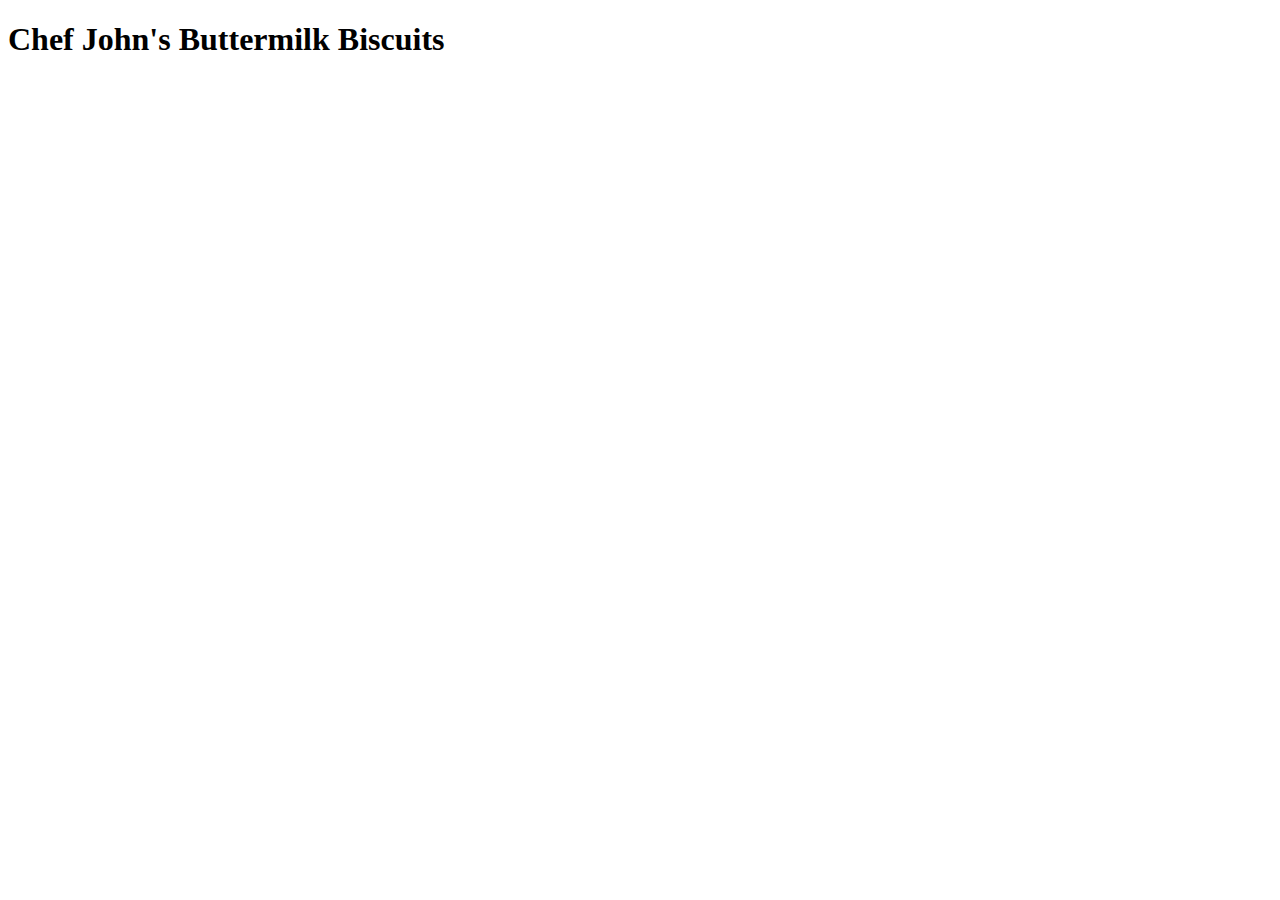
==== recipes/appetizers/biscuits.html @ 7ba6680d "Update recipes html boilerplate code" ====
<!DOCTYPE html>
<html lang="en">
  <head>
    <meta charset="UTF-8" />
    <meta name="viewport" content="width=device-width, initial-scale=1.0" />
    <title>Chef John's Buttermilk Biscuits</title>
  </head>
  <body>
    <h1>Chef John's Buttermilk Biscuits</h1>
  </body>
</html>
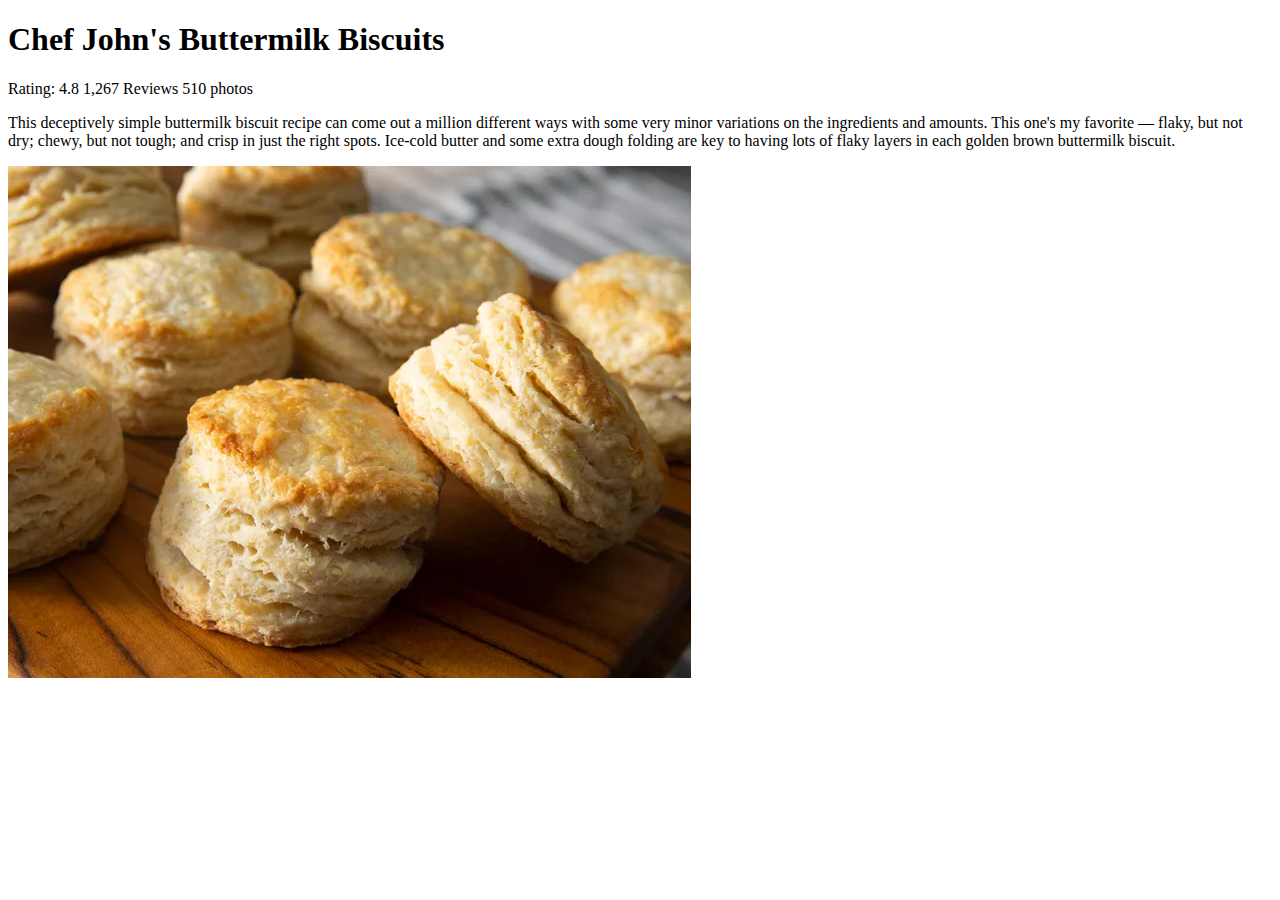
==== commit 936711c5: "Add biscuits recipe information" ====
--- a/recipes/appetizers/biscuits.html
+++ b/recipes/appetizers/biscuits.html
@@ -7,5 +7,27 @@
   </head>
   <body>
     <h1>Chef John's Buttermilk Biscuits</h1>
+
+    <div>
+      <span>Rating: 4.8</span>
+      <span>1,267 Reviews</span>
+      <span>510 photos</span>
+    </div>
+
+    <p>
+      This deceptively simple buttermilk biscuit recipe can come out a million
+      different ways with some very minor variations on the ingredients and
+      amounts. This one's my favorite — flaky, but not dry; chewy, but not
+      tough; and crisp in just the right spots. Ice-cold butter and some extra
+      dough folding are key to having lots of flaky layers in each golden brown
+      buttermilk biscuit.
+    </p>
+
+    <img
+      src="../../img/biscuits.webp"
+      alt="Chef John's Buttermilk Biscuits"
+      width="683"
+      height="512"
+    />
   </body>
 </html>
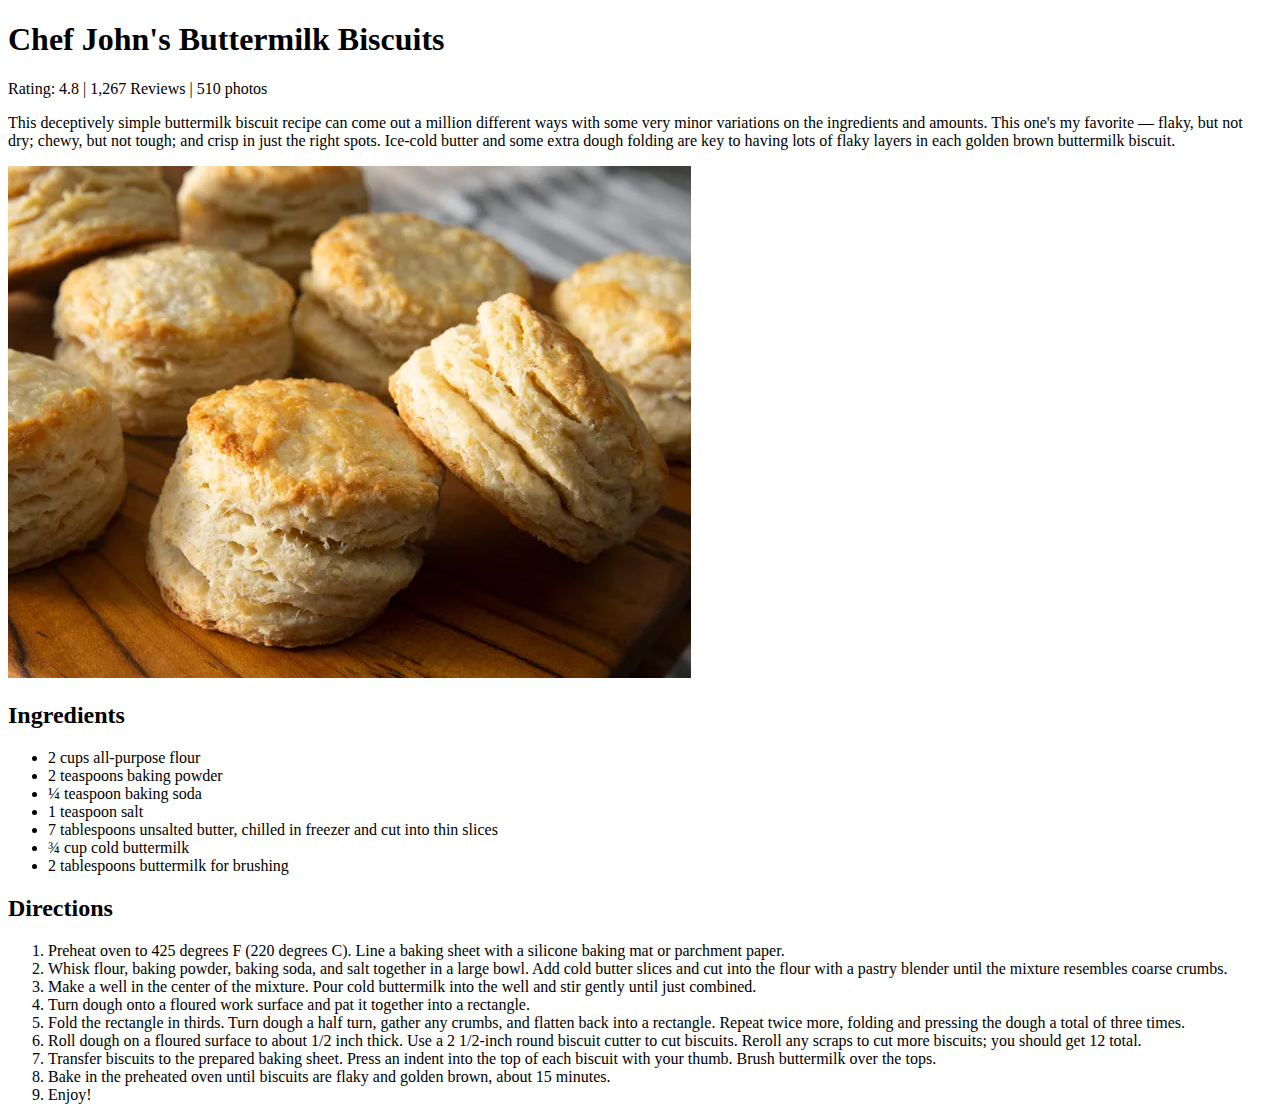
==== commit b78e9dde: "Update biscuits recipe with how to instructions" ====
--- a/recipes/appetizers/biscuits.html
+++ b/recipes/appetizers/biscuits.html
@@ -1,33 +1,93 @@
 <!DOCTYPE html>
 <html lang="en">
-  <head>
-    <meta charset="UTF-8" />
-    <meta name="viewport" content="width=device-width, initial-scale=1.0" />
-    <title>Chef John's Buttermilk Biscuits</title>
-  </head>
-  <body>
-    <h1>Chef John's Buttermilk Biscuits</h1>
+    <head>
+        <meta charset="UTF-8" />
+        <meta name="viewport" content="width=device-width, initial-scale=1.0" />
+        <title>Chef John's Buttermilk Biscuits</title>
+    </head>
+    <body>
+        <main>
+            <h1>Chef John's Buttermilk Biscuits</h1>
 
-    <div>
-      <span>Rating: 4.8</span>
-      <span>1,267 Reviews</span>
-      <span>510 photos</span>
-    </div>
+            <p>
+                <span>Rating: 4.8</span> | <span>1,267 Reviews</span> |
+                <span>510 photos</span>
+            </p>
 
-    <p>
-      This deceptively simple buttermilk biscuit recipe can come out a million
-      different ways with some very minor variations on the ingredients and
-      amounts. This one's my favorite — flaky, but not dry; chewy, but not
-      tough; and crisp in just the right spots. Ice-cold butter and some extra
-      dough folding are key to having lots of flaky layers in each golden brown
-      buttermilk biscuit.
-    </p>
+            <p>
+                This deceptively simple buttermilk biscuit recipe can come out a
+                million different ways with some very minor variations on the
+                ingredients and amounts. This one's my favorite — flaky, but not
+                dry; chewy, but not tough; and crisp in just the right spots.
+                Ice-cold butter and some extra dough folding are key to having
+                lots of flaky layers in each golden brown buttermilk biscuit.
+            </p>
 
-    <img
-      src="../../img/biscuits.webp"
-      alt="Chef John's Buttermilk Biscuits"
-      width="683"
-      height="512"
-    />
-  </body>
+            <img
+                src="../../img/biscuits.webp"
+                alt="Chef John's Buttermilk Biscuits"
+                width="683"
+                height="512"
+            />
+
+            <h2>Ingredients</h2>
+
+            <ul>
+                <li>2 cups all-purpose flour</li>
+                <li>2 teaspoons baking powder</li>
+                <li>¼ teaspoon baking soda</li>
+                <li>1 teaspoon salt</li>
+                <li>
+                    7 tablespoons unsalted butter, chilled in freezer and cut
+                    into thin slices
+                </li>
+                <li>¾ cup cold buttermilk</li>
+                <li>2 tablespoons buttermilk for brushing</li>
+            </ul>
+
+            <h2>Directions</h2>
+
+            <ol>
+                <li>
+                    Preheat oven to 425 degrees F (220 degrees C). Line a baking
+                    sheet with a silicone baking mat or parchment paper.
+                </li>
+                <li>
+                    Whisk flour, baking powder, baking soda, and salt together
+                    in a large bowl. Add cold butter slices and cut into the
+                    flour with a pastry blender until the mixture resembles
+                    coarse crumbs.
+                </li>
+                <li>
+                    Make a well in the center of the mixture. Pour cold
+                    buttermilk into the well and stir gently until just
+                    combined.
+                </li>
+                <li>
+                    Turn dough onto a floured work surface and pat it together
+                    into a rectangle.
+                </li>
+                <li>
+                    Fold the rectangle in thirds. Turn dough a half turn, gather
+                    any crumbs, and flatten back into a rectangle. Repeat twice
+                    more, folding and pressing the dough a total of three times.
+                </li>
+                <li>
+                    Roll dough on a floured surface to about 1/2 inch thick. Use
+                    a 2 1/2-inch round biscuit cutter to cut biscuits. Reroll
+                    any scraps to cut more biscuits; you should get 12 total.
+                </li>
+                <li>
+                    Transfer biscuits to the prepared baking sheet. Press an
+                    indent into the top of each biscuit with your thumb. Brush
+                    buttermilk over the tops.
+                </li>
+                <li>
+                    Bake in the preheated oven until biscuits are flaky and
+                    golden brown, about 15 minutes.
+                </li>
+                <li>Enjoy!</li>
+            </ol>
+        </main>
+    </body>
 </html>
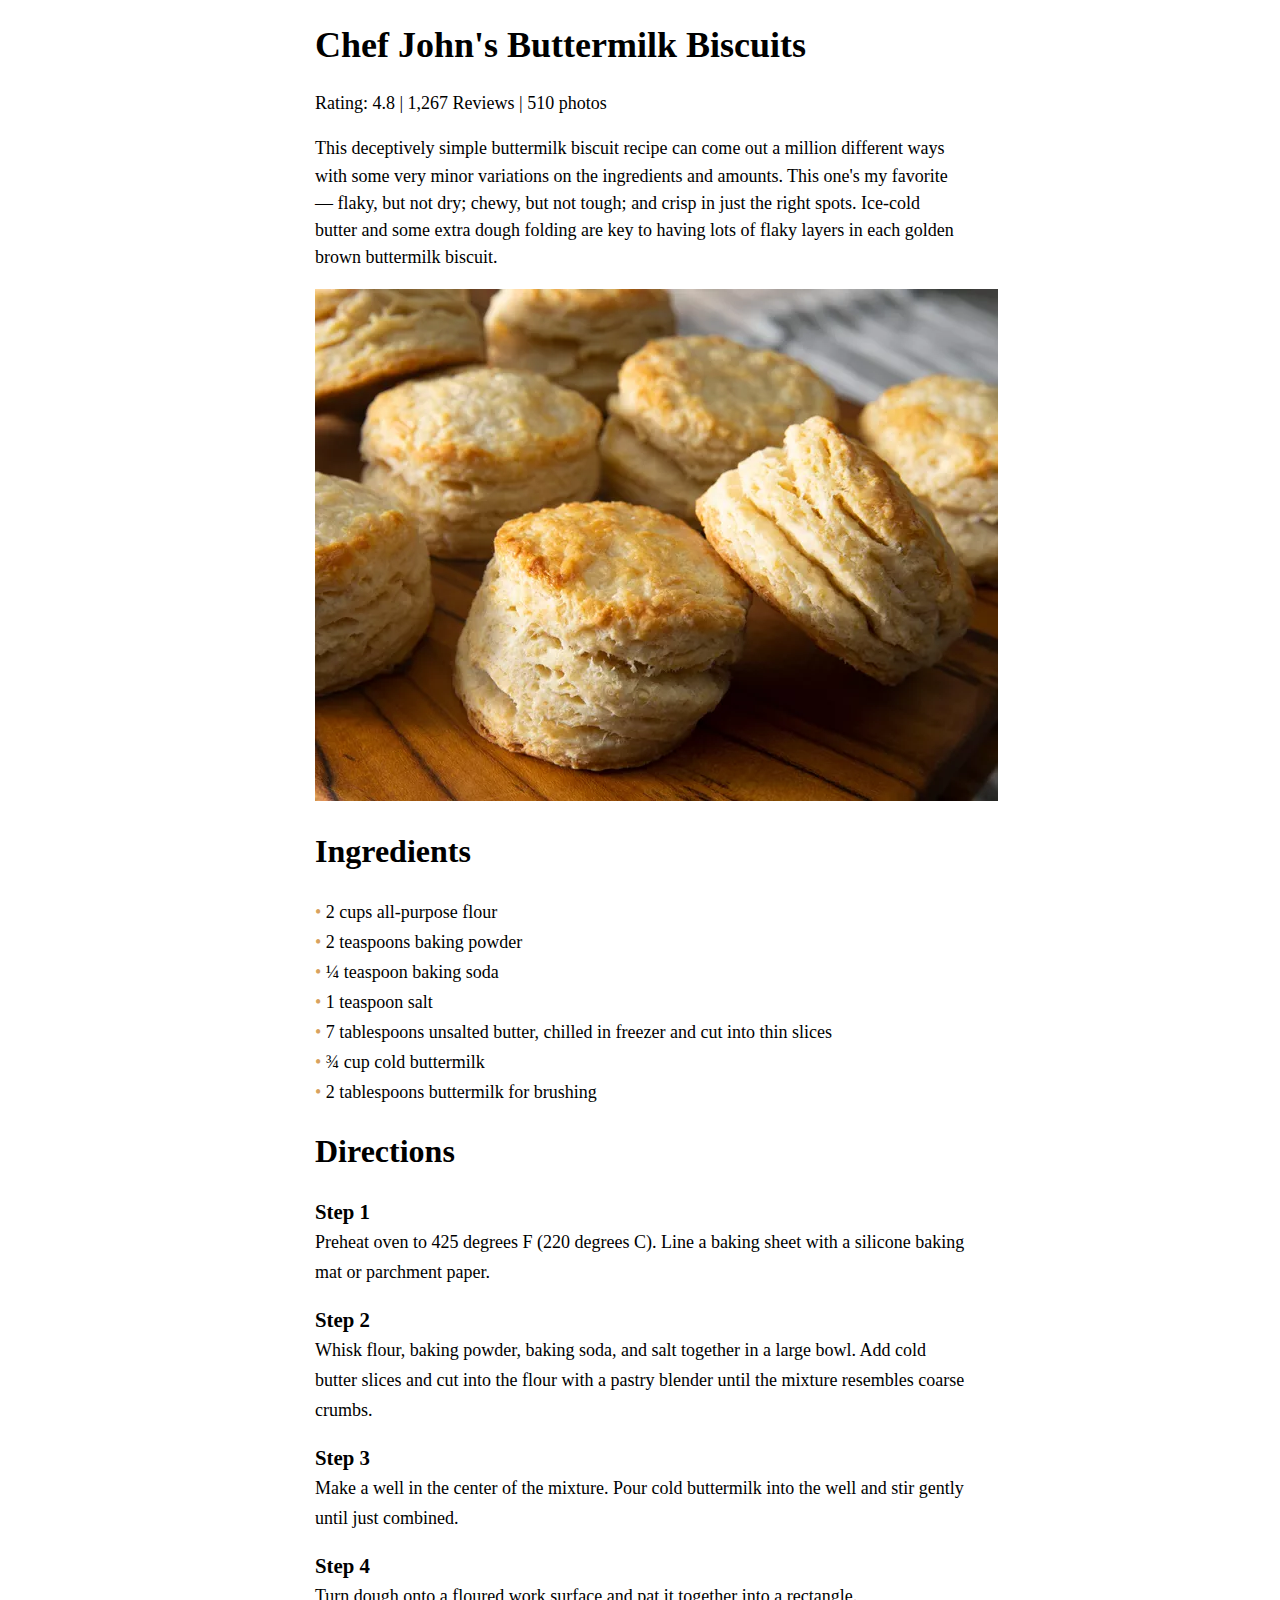
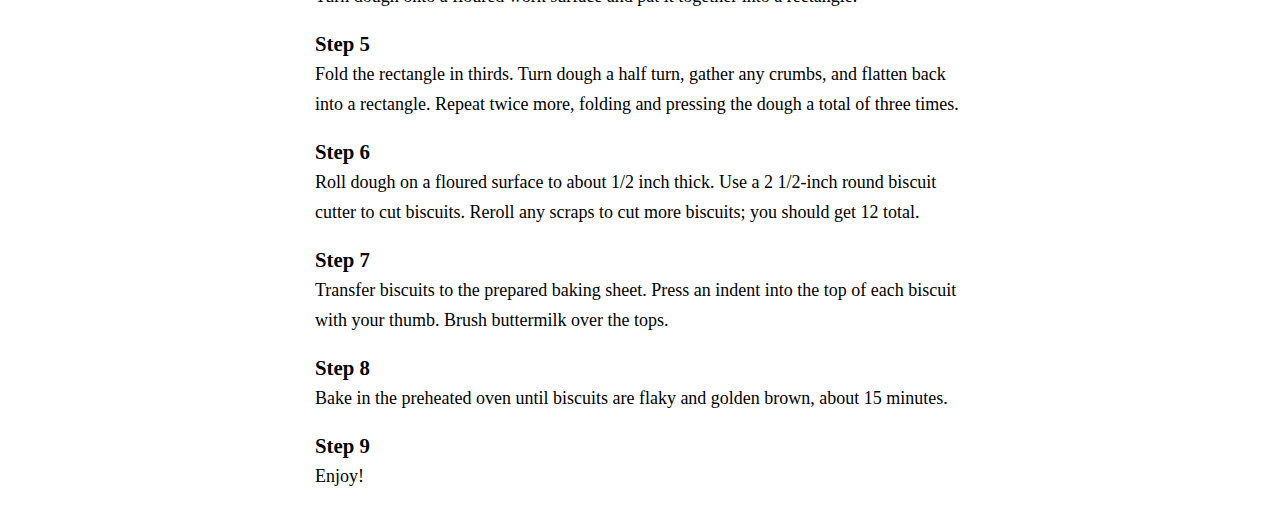
==== commit 55026c3f: "Add css style to biscuits recipe" ====
--- a/recipes/appetizers/biscuits.html
+++ b/recipes/appetizers/biscuits.html
@@ -4,9 +4,10 @@
         <meta charset="UTF-8" />
         <meta name="viewport" content="width=device-width, initial-scale=1.0" />
         <title>Chef John's Buttermilk Biscuits</title>
+        <link rel="stylesheet" href="../recipes.css">
     </head>
     <body>
-        <main>
+        <main class="card-container">
             <h1>Chef John's Buttermilk Biscuits</h1>
 
             <p>
@@ -14,7 +15,7 @@
                 <span>510 photos</span>
             </p>
 
-            <p>
+            <p class="description">
                 This deceptively simple buttermilk biscuit recipe can come out a
                 million different ways with some very minor variations on the
                 ingredients and amounts. This one's my favorite — flaky, but not
@@ -29,10 +30,10 @@
                 width="683"
                 height="512"
             />
-
+            <div class="ingredients-container">
             <h2>Ingredients</h2>
 
-            <ul>
+            <ul class="ingredients">
                 <li>2 cups all-purpose flour</li>
                 <li>2 teaspoons baking powder</li>
                 <li>¼ teaspoon baking soda</li>
@@ -44,10 +45,11 @@
                 <li>¾ cup cold buttermilk</li>
                 <li>2 tablespoons buttermilk for brushing</li>
             </ul>
-
+        </div>
+        <div class="steps-container">
             <h2>Directions</h2>
 
-            <ol>
+            <ol class="steps">
                 <li>
                     Preheat oven to 425 degrees F (220 degrees C). Line a baking
                     sheet with a silicone baking mat or parchment paper.
@@ -88,6 +90,8 @@
                 </li>
                 <li>Enjoy!</li>
             </ol>
+
+        </div>
         </main>
     </body>
 </html>
--- a/recipes/recipes.css
+++ b/recipes/recipes.css
@@ -0,0 +1,53 @@
+body {
+    counter-reset: section;
+    box-sizing: border-box;
+    font-size: 1.125rem;
+    font-family: 'Times New Roman', Times, serif;
+}
+
+h2 {
+    font-size: 2rem;
+}
+
+.card-container {
+
+    max-width: 650px;
+    margin: 0 auto;
+}
+
+p {
+    line-height: 1.7rem;
+}
+
+.ingredients,
+.steps {
+    line-height: 30px;
+    margin: 0;
+    padding: 0;
+}
+
+.ingredients {
+    list-style: none;
+}
+
+.ingredients li::before {
+    content: "• ";
+    color: #D8A25E;
+}
+
+
+.steps {
+    list-style: none;
+}
+
+.steps li::before {
+    counter-increment: section;
+    content: "Step " counter(section);
+    font-size: 1.3rem;
+    font-weight: bolder;
+    display: block;
+}
+
+.steps li {
+    padding-bottom: 1em;
+}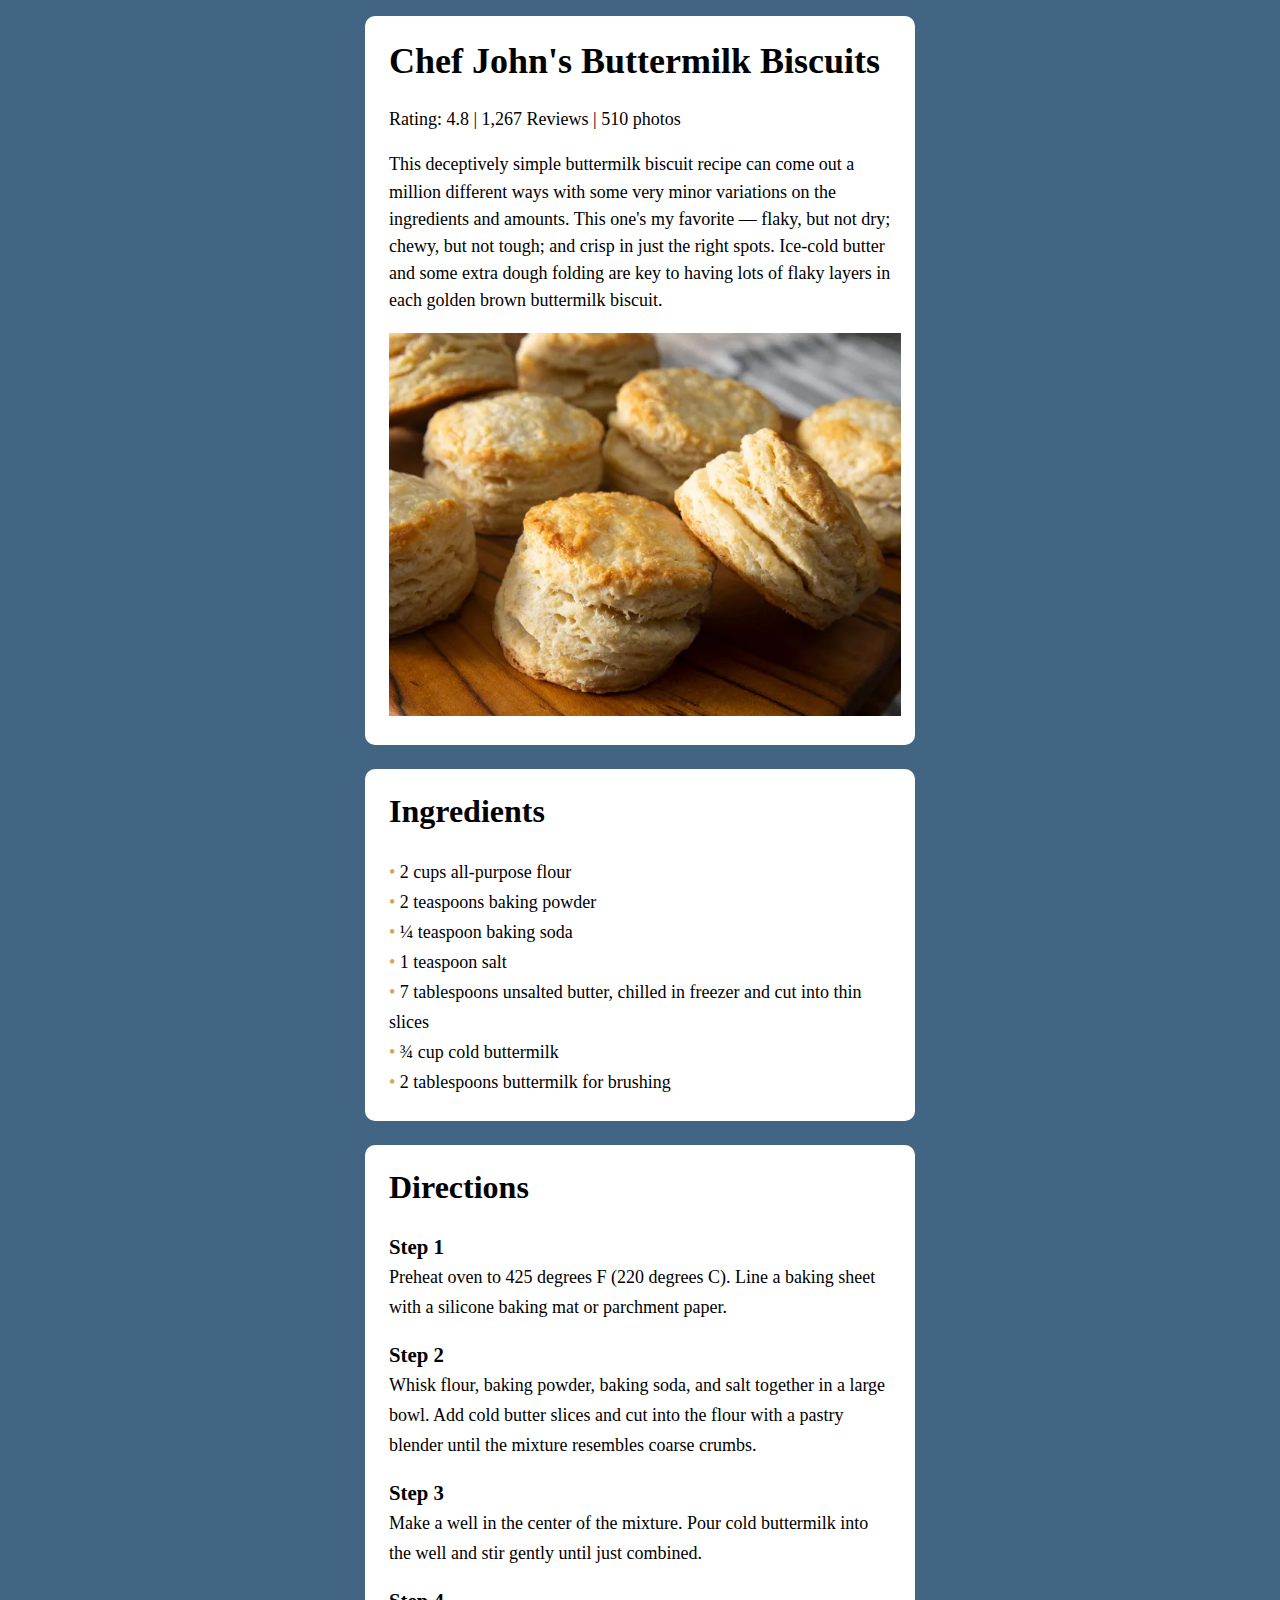
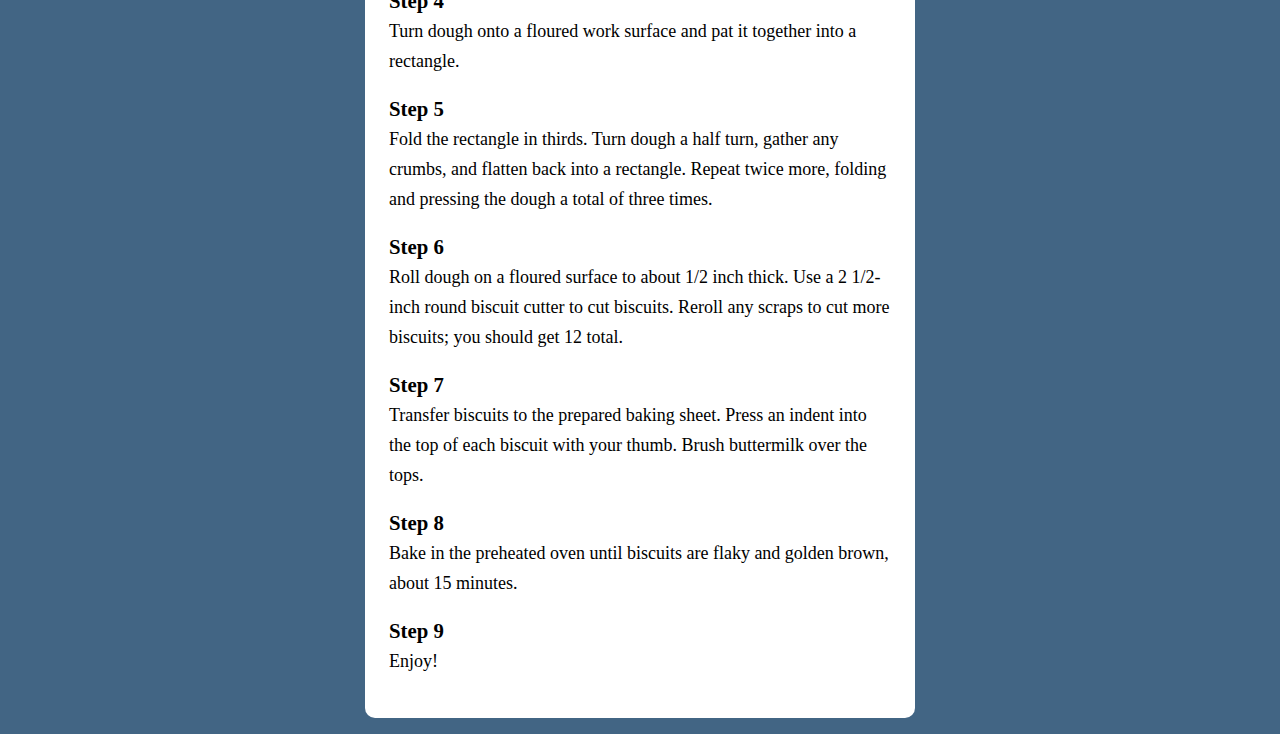
==== commit db9f7526: "Add div to separated main recipes information" ====
--- a/recipes/appetizers/biscuits.html
+++ b/recipes/appetizers/biscuits.html
@@ -8,6 +8,8 @@
     </head>
     <body>
         <main class="card-container">
+            <div class="recipe-description">
+
             <h1>Chef John's Buttermilk Biscuits</h1>
 
             <p>
@@ -30,6 +32,7 @@
                 width="683"
                 height="512"
             />
+            </div>
             <div class="ingredients-container">
             <h2>Ingredients</h2>
 
--- a/recipes/recipes.css
+++ b/recipes/recipes.css
@@ -3,20 +3,46 @@
     box-sizing: border-box;
     font-size: 1.125rem;
     font-family: 'Times New Roman', Times, serif;
+    background-color: #426584;
 }
 
+h1,
 h2 {
+    margin-top: 0;
+}
+
+
+h2 {
+
     font-size: 2rem;
+}
+
+img {
+    width: 512px;
+    height: auto;
 }
 
 .card-container {
 
-    max-width: 650px;
-    margin: 0 auto;
+    max-width: 550px;
+    margin: 16px auto;
+
 }
 
 p {
     line-height: 1.7rem;
+}
+
+.recipe-description,
+.ingredients-container,
+.steps-container {
+    background-color: white;
+    padding: 24px;
+    border-radius: 10px;
+}
+
+.ingredients-container {
+    margin: 24px 0
 }
 
 .ingredients,
